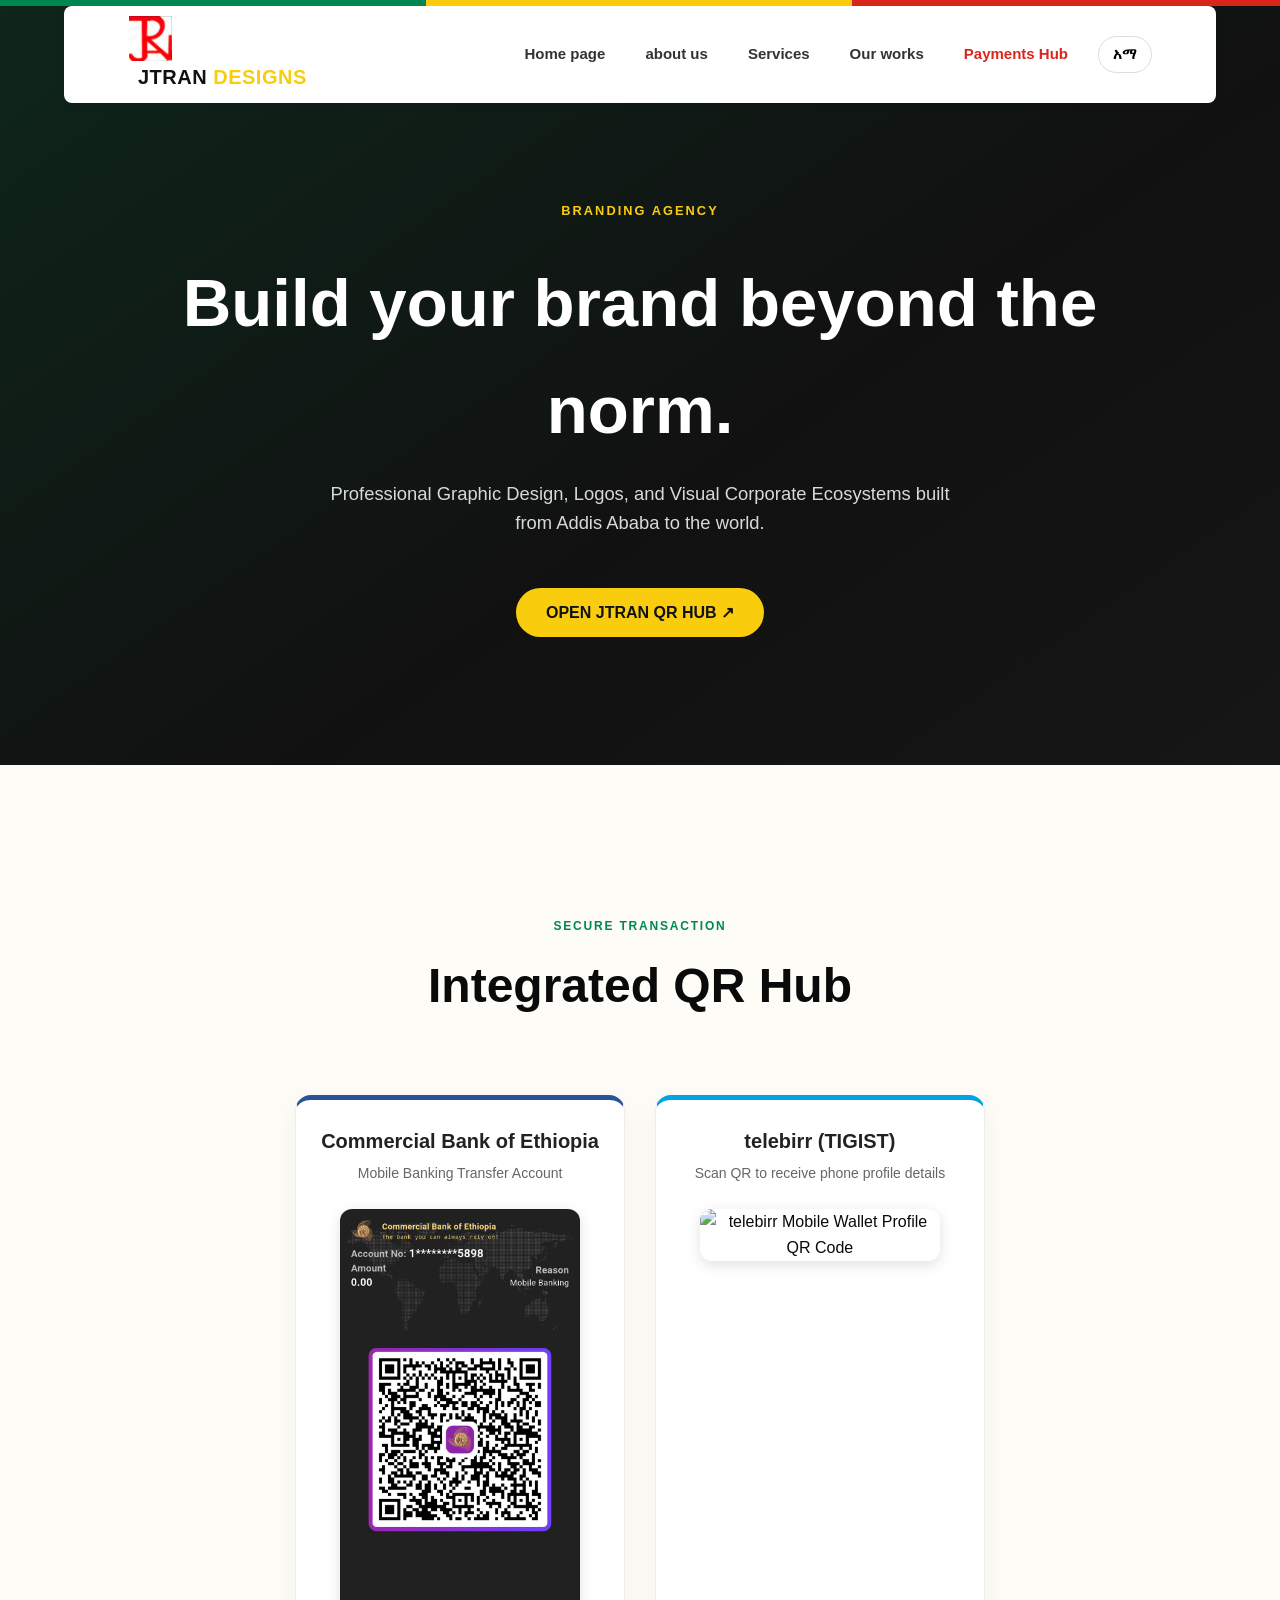
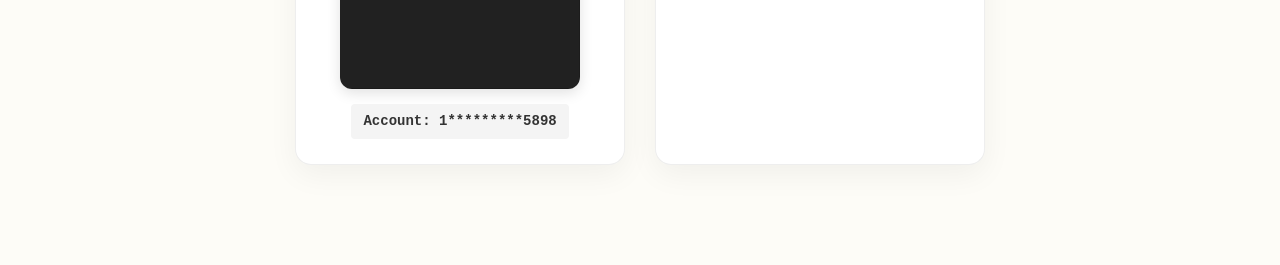
==== index.html @ 693cdfca "Refactor index.html for improved layout and styles Updated styles and structure for various sections" ====
<!DOCTYPE html>
<html lang="am">
<head>
    <meta charset="UTF-8">
    <meta name="viewport" content="width=device-width, initial-scale=1.0">
    <meta name="google-site-verification" content="99vsa0ptJz7tUIZ0..." />
    <title>JTRAN Designs | Professional Branding Agency</title>
    
    <!-- Core UI Stylesheet Navigation -->
    <link rel="stylesheet" href="./css/style.css">
    
    <style>
        /* Smooth Scrolling Configuration */
        html { scroll-behavior: smooth; }
        
        /* Unified All-in-One Layout Theme */
        :root {
            --jtran-gold: #f9cd0e;
            --ethiopia-green: #008751;
            --ethiopia-red: #da251d;
            --dark-bg: #111111;
            --cream-bg: #fdfcf7;
        }

        /* Ethiopia National Accent Bar */
        .cultural-banner {
            width: 100%;
            height: 6px;
            background: linear-gradient(to right, var(--ethiopia-green) 33.3%, var(--jtran-gold) 33.3%, var(--jtran-gold) 66.6%, var(--ethiopia-red) 66.6%);
            position: fixed;
            top: 0;
            left: 0;
            z-index: 1000;
        }

        /* Navigation Menu Fixes */
        header {
            background: #ffffff;
            padding: 10px 5%;
            display: flex;
            justify-content: space-between;
            align-items: center;
            box-shadow: 0 2px 10px rgba(0,0,0,0.05);
            position: fixed;
            top: 6px;
            width: 90%;
            left: 5%;
            border-radius: 8px;
            z-index: 999;
        }

        .jtran-logo-svg {
            width: 45px;
            height: 45px;
        }

        .nav-links a {
            color: #333;
            text-decoration: none;
            margin-left: 20px;
            font-weight: 600;
            font-size: 15px;
            transition: color 0.3s;
        }

        .nav-links a:hover { color: var(--ethiopia-green); }

        /* Multi-Page Structural Screen Sections */
        section {
            padding: 140px 10% 80px 10%;
            min-height: 85vh;
            display: flex;
            flex-direction: column;
            justify-content: center;
        }

        /* Hero Landing Configurations */
        #home {
            background: linear-gradient(145deg, #0e261b 0%, #111 58%, #161616 100%);
            color: #ffffff;
            text-align: center;
            position: relative;
        }

        .hero-btn {
            background-color: var(--jtran-gold);
            color: #111;
            padding: 12px 30px;
            text-decoration: none;
            font-weight: bold;
            border-radius: 25px;
            display: inline-block;
            margin-top: 20px;
            transition: transform 0.3s;
        }
        .hero-btn:hover { transform: scale(1.05); }

        /* Interactive Payment Grid Components */
        #payment-section {
            background-color: var(--cream-bg);
            text-align: center;
        }

        .qr-display-grid {
            display: grid;
            grid-template-columns: repeat(auto-fit, minmax(280px, 1fr));
            gap: 30px;
            max-width: 800px;
            margin: 40px auto 20px auto;
        }

        .qr-card {
            background: #ffffff;
            padding: 25px;
            border-radius: 16px;
            box-shadow: 0 10px 30px rgba(0,0,0,0.05);
            display: flex;
            flex-direction: column;
            align-items: center;
            border: 1px solid #eee;
        }

        .qr-card.cbe-theme { border-top: 5px solid #2a5298; }
        .qr-card.tele-theme { border-top: 5px solid #00a4e4; }

        .qr-image-container {
            width: 100%;
            max-width: 240px;
            border-radius: 12px;
            overflow: hidden;
            margin: 15px 0;
            box-shadow: 0 4px 14px rgba(0,0,0,0.12);
        }

        .qr-image-container img {
            width: 100%;
            height: auto;
            display: block;
        }

        .qr-card h3 {
            font-size: 20px;
            color: #222;
            margin: 0 0 5px 0;
        }

        .qr-card p {
            font-size: 14px;
            color: #666;
            margin: 0 0 10px 0;
        }

        .qr-card code {
            font-family: monospace;
            background: #f4f4f4;
            padding: 6px 12px;
            border-radius: 4px;
            font-size: 14px;
            font-weight: bold;
            color: #333;
        }

        .taplink-redirect-btn {
            background-color: #28a745;
            color: white;
            padding: 15px 35px;
            font-size: 16px;
            text-decoration: none;
            font-weight: bold;
            border-radius: 30px;
            display: inline-block;
            margin-top: 30px;
            box-shadow: 0 4px 15px rgba(40, 167, 69, 0.3);
            transition: transform 0.2s ease;
        }
        .taplink-redirect-btn:hover { transform: scale(1.02); }

        /* Footer Element */
        footer {
            background: var(--dark-bg);
            padding: 25px;
            text-align: center;
        }
    </style>
    
    <!-- Progressive Web App Settings Matrix -->
    <link rel="manifest" href="./manifest.json">
    <meta name="theme-color" content="#0d2c1d">
    <script src="./app.js" defer></script>
    
    <!-- Explicit Tab Icon Mapping Channels -->
    <link rel="icon" type="image/png" sizes="192x192" href="./images/logo-3d.png">
    <link rel="apple-touch-icon" href="./images/logo-3d.png">
    <link rel="shortcut icon" type="image/png" href="./images/logo-3d.png">
</head>
<body>

    <!-- Cultural Band Accent Border Line -->
    <div class="cultural-banner"></div>

    <!-- Top Fixed Navigation Bar Layout -->
    <header>
        <div class="logo-container">
            <!-- Official 3D Branding Graphic Asset -->
            <img src="./images/logo-3d.png" alt="JTRAN Designs Logo" class="jtran-logo-svg" style="width: 45px; height: 45px; object-fit: contain;">
            <strong style="font-size: 20px; color: #111; font-family: sans-serif; letter-spacing: 0.5px; margin-left: 10px;">JTRAN <span style="color:var(--jtran-gold)">DESIGNS</span></strong>
        </div>
        <nav class="nav-links" style="display: flex; align-items: center; gap: 20px;">
            <!-- Dedicated Multi-Page Navigation File Target Routing -->
            <a href="./index.html" data-en="Home page" data-am="ዋና ገጽ">Home page</a>
            <a href="./about.html" data-en="about us" data-am="ስለ እኛ">about us</a>
            <a href="./services.html" data-en="Services" data-am="አገልግሎቶች">Services</a>
            <a href="./portfolio.html" data-en="Our works" data-am="ስራዎቻችን">Our works</a>
            <a href="#payment-section" style="color: var(--ethiopia-red); margin-right: 10px;" data-en="Payments Hub" data-am="ክፍያ (Payments)">Payments Hub</a>
            
            <!-- Localization Control Component Toggle -->
            <button id="langBtn" class="lang" style="cursor: pointer; border: 1px solid #ddd; background: #fff; border-radius: 999px; padding: 6px 14px; font-weight: 800;">አማ</button>
        </nav>
    </header>

    <!-- 1. Hero Landing Space -->
    <section id="home">
        <p style="font-size: 0.8rem; font-weight: 900; letter-spacing: 0.16em; color: var(--jtran-gold);" data-en="BRANDING AGENCY" data-am="የብራንዲንግ ኤጀንሲ">BRANDING AGENCY</p>
        <h1 style="font-size: clamp(2.4rem, 8vw, 4.2rem); margin: 15px 0;" data-en="Build your brand beyond the norm." data-am="ብራንድዎን ከተለመደው በላይ ይገንቡ።">Build your brand beyond the norm.</h1>
        <p style="font-size: 1.15rem; max-width: 650px; margin: 0 auto; color: #d9d9d9;" data-en="Professional Graphic Design, Logos, and Visual Corporate Ecosystems built from Addis Ababa to the world." data-am="ፕሮፌሽናል ግራፊክ ዲዛይን፣ ሎጎዎች እና የቪዥዋል ኮርፖሬት ሥርዓቶች ከአዲስ አበባ ወደ ዓለም የተገነቡ።">Professional Graphic Design, Logos, and Visual Corporate Ecosystems built from Addis Ababa to the world.</p>
        <div style="margin-top: 30px; display: flex; gap: 15px; justify-content: center;">
            <a href="#payment-section" class="hero-btn" data-en="OPEN JTRAN QR HUB ↗" data-am="የክፍያ QR ማዕከል ይክፈቱ ↗">OPEN JTRAN QR HUB ↗</a>
        </div>
    </section>

    <!-- 2. Integrated Active Payments & QR Code Section -->
    <section id="payment-section">
        <div style="text-align: center; margin-bottom: 20px;">
            <p style="font-size: 0.75rem; font-weight: 900; letter-spacing: 0.15em; color: var(--ethiopia-green);" data-en="SECURE TRANSACTION" data-am="ደህንነቱ የተጠበቀ ክፍያ">SECURE TRANSACTION</p>
            <h2 style="font-size: clamp(2rem, 6vw, 3rem); margin: 10px 0;" data-en="Integrated QR Hub" data-am="የተቀናጀ የQR ማዕከል">Integrated QR Hub</h2>
        </div>
        
        <div class="qr-display-grid">
            <!-- Commercial Bank of Ethiopia (CBE) Mobile Banking QR -->
            <div class="qr-card cbe-theme">
                <h3>Commercial Bank of Ethiopia</h3>
                <p data-en="Mobile Banking Transfer Account" data-am="የሞባይል ባንኪንግ ማስተላለፊያ ሂሳብ">Mobile Banking Transfer Account</p>
                <div class="qr-image-container">
                    <img src="./images/cbe-qr.png" alt="Commercial Bank of Ethiopia Mobile Banking QR Code">
                </div>
                <code>Account: 1*********5898</code>
            </div>

            <!-- telebirr Mobile Payment QR Code -->
            <div class="qr-card tele-theme">
                <h3>telebirr (TIGIST)</h3>
                <p data-en="Scan QR to receive phone profile details" data-am="የስልክ ቁጥር ዝርዝሮችን ለማግኘት QR ይቃኙ">Scan QR to receive phone profile details</p>
                <div class="qr-image-container">
                    <img src="./images/telebirr-qr.png" alt="telebirr Mobile Wallet Profile QR Code">
                </div>
---- css/style.css ----
@import url("./variables.css");
@import url("./base.css");
@import url("./components/navigation.css");
@import url("./components/cards.css");
@import url("./ethiopia-background.css");
@import url("./home.css");
@import url("./about.css");
@import url("./services.css");
@import url("./responsive.css");

/* Phoenix Build 4.1 repair layer */
body{overflow-x:hidden}
.nav-right{display:flex;align-items:center;gap:1rem}
.brand-logo{width:42px;height:42px;object-fit:contain;border-radius:8px}
.lang-toggle{border:1px solid var(--jtran-gray-300);background:#fff;color:var(--jtran-black);border-radius:999px;padding:.42rem .7rem;font-weight:800;cursor:pointer}
.nav-links{z-index:60}
.text-link{display:inline-flex;margin-top:1rem;color:var(--jtran-red);font-weight:900;letter-spacing:.04em}
.hero-panel__logo{width:86px;height:86px;margin-bottom:auto;display:grid;place-items:center}
.hero-panel__logo img{width:86px;height:86px;object-fit:contain}
.project-grid{display:grid;grid-template-columns:repeat(2,minmax(0,1fr));gap:1rem}
.project-card{padding:2rem;border:1px solid var(--jtran-gray-300);border-radius:var(--radius-md);background:#fff;box-shadow:var(--shadow-sm);min-height:250px;display:flex;flex-direction:column}
.project-card span{color:var(--jtran-red);font-weight:900;letter-spacing:.12em}
.project-card h2{margin:.6rem 0 .5rem}
.project-card p{color:var(--jtran-gray-600);max-width:52ch}
.project-card--feature{grid-column:1/-1;background:var(--jtran-black);color:#fff;border-color:#222}
.project-card--feature p{color:#c7c7c7}
.contact-grid{display:grid;grid-template-columns:.8fr 1.2fr;gap:3rem}
.contact-item{display:flex;gap:1rem;padding:1rem 0;border-bottom:1px solid var(--jtran-gray-300)}
.contact-item-icon{width:42px;height:42px;display:grid;place-items:center;background:var(--jtran-red);color:#fff;border-radius:10px;font-weight:900}
.contact-item h4{margin:.1rem 0}.contact-item p{margin:.1rem 0;color:var(--jtran-gray-600)}
.contact-form{padding:2rem;background:var(--jtran-gray-100);border-radius:var(--radius-md)}
.form-row{display:grid;grid-template-columns:1fr 1fr;gap:1rem}
.form-group{display:flex;flex-direction:column;gap:.4rem;margin-bottom:1rem}
.form-group input,.form-group textarea,.form-group select{width:100%;padding:.85rem 1rem;border:1px solid var(--jtran-gray-300);border-radius:var(--radius-sm);background:#fff;color:var(--jtran-black)}
@media(max-width:760px){
 .nav{min-height:68px}.brand-logo{width:38px;height:38px}
 .nav-right{gap:.5rem}.project-grid,.contact-grid,.form-row{grid-template-columns:1fr}
 .project-card--feature{grid-column:auto}.contact-form{padding:1.25rem}
 .hero-grid{gap:2rem}
}
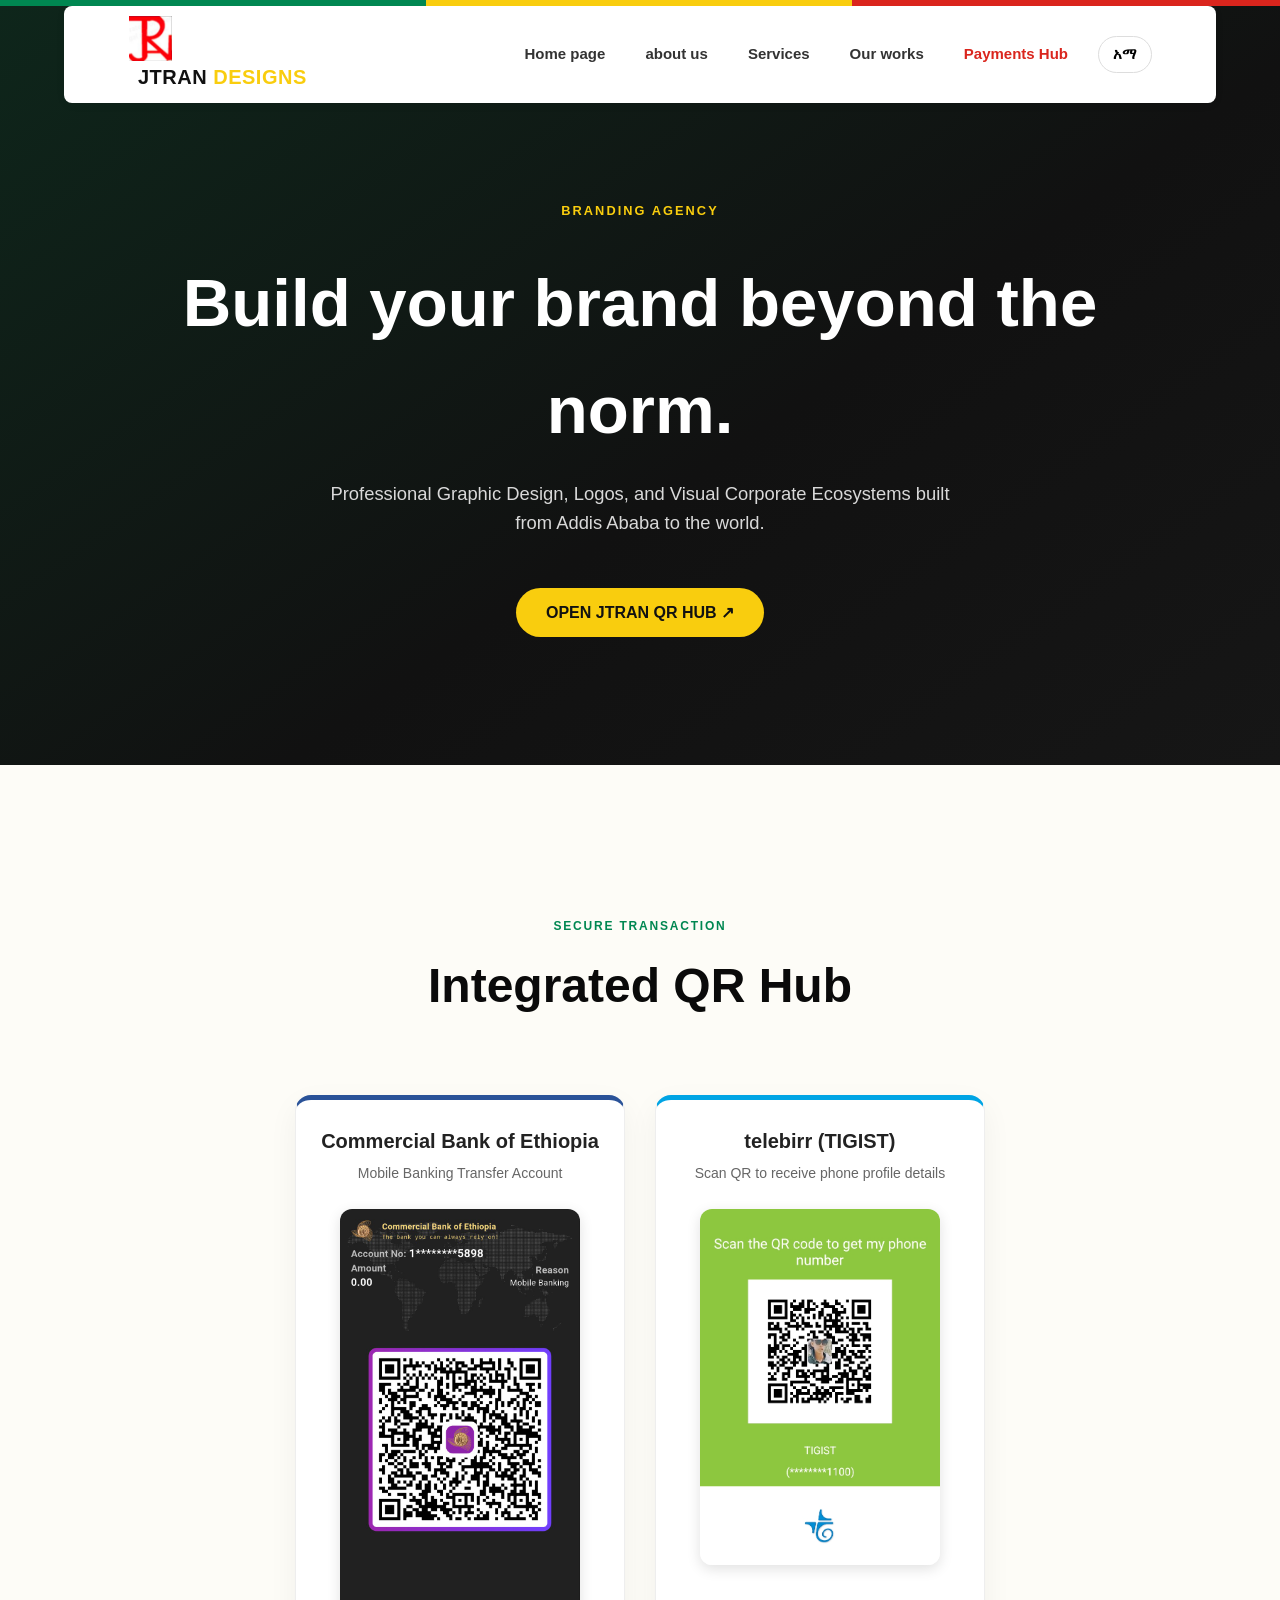
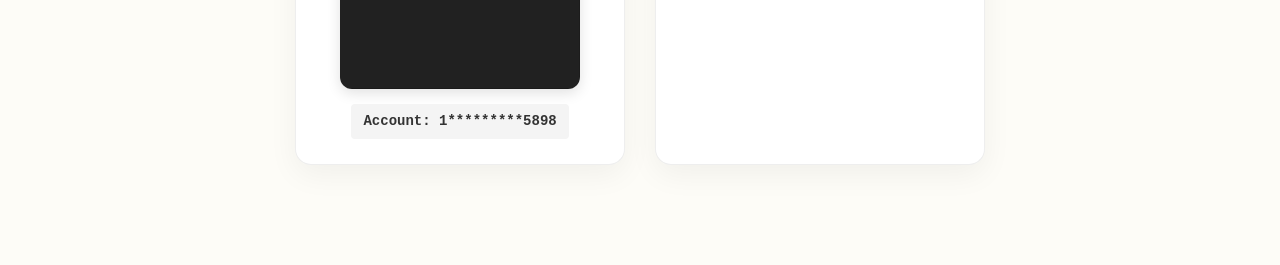
==== commit 9a6ac0cc: "Change QR code image format from PNG to JPG" ====
--- a/index.html
+++ b/index.html
@@ -251,5 +251,5 @@
                 <h3>telebirr (TIGIST)</h3>
                 <p data-en="Scan QR to receive phone profile details" data-am="የስልክ ቁጥር ዝርዝሮችን ለማግኘት QR ይቃኙ">Scan QR to receive phone profile details</p>
                 <div class="qr-image-container">
-                    <img src="./images/telebirr-qr.png" alt="telebirr Mobile Wallet Profile QR Code">
+                    <img src="./images/telebirr-qr.jpg" alt="telebirr Mobile Wallet Profile QR Code">
                 </div>
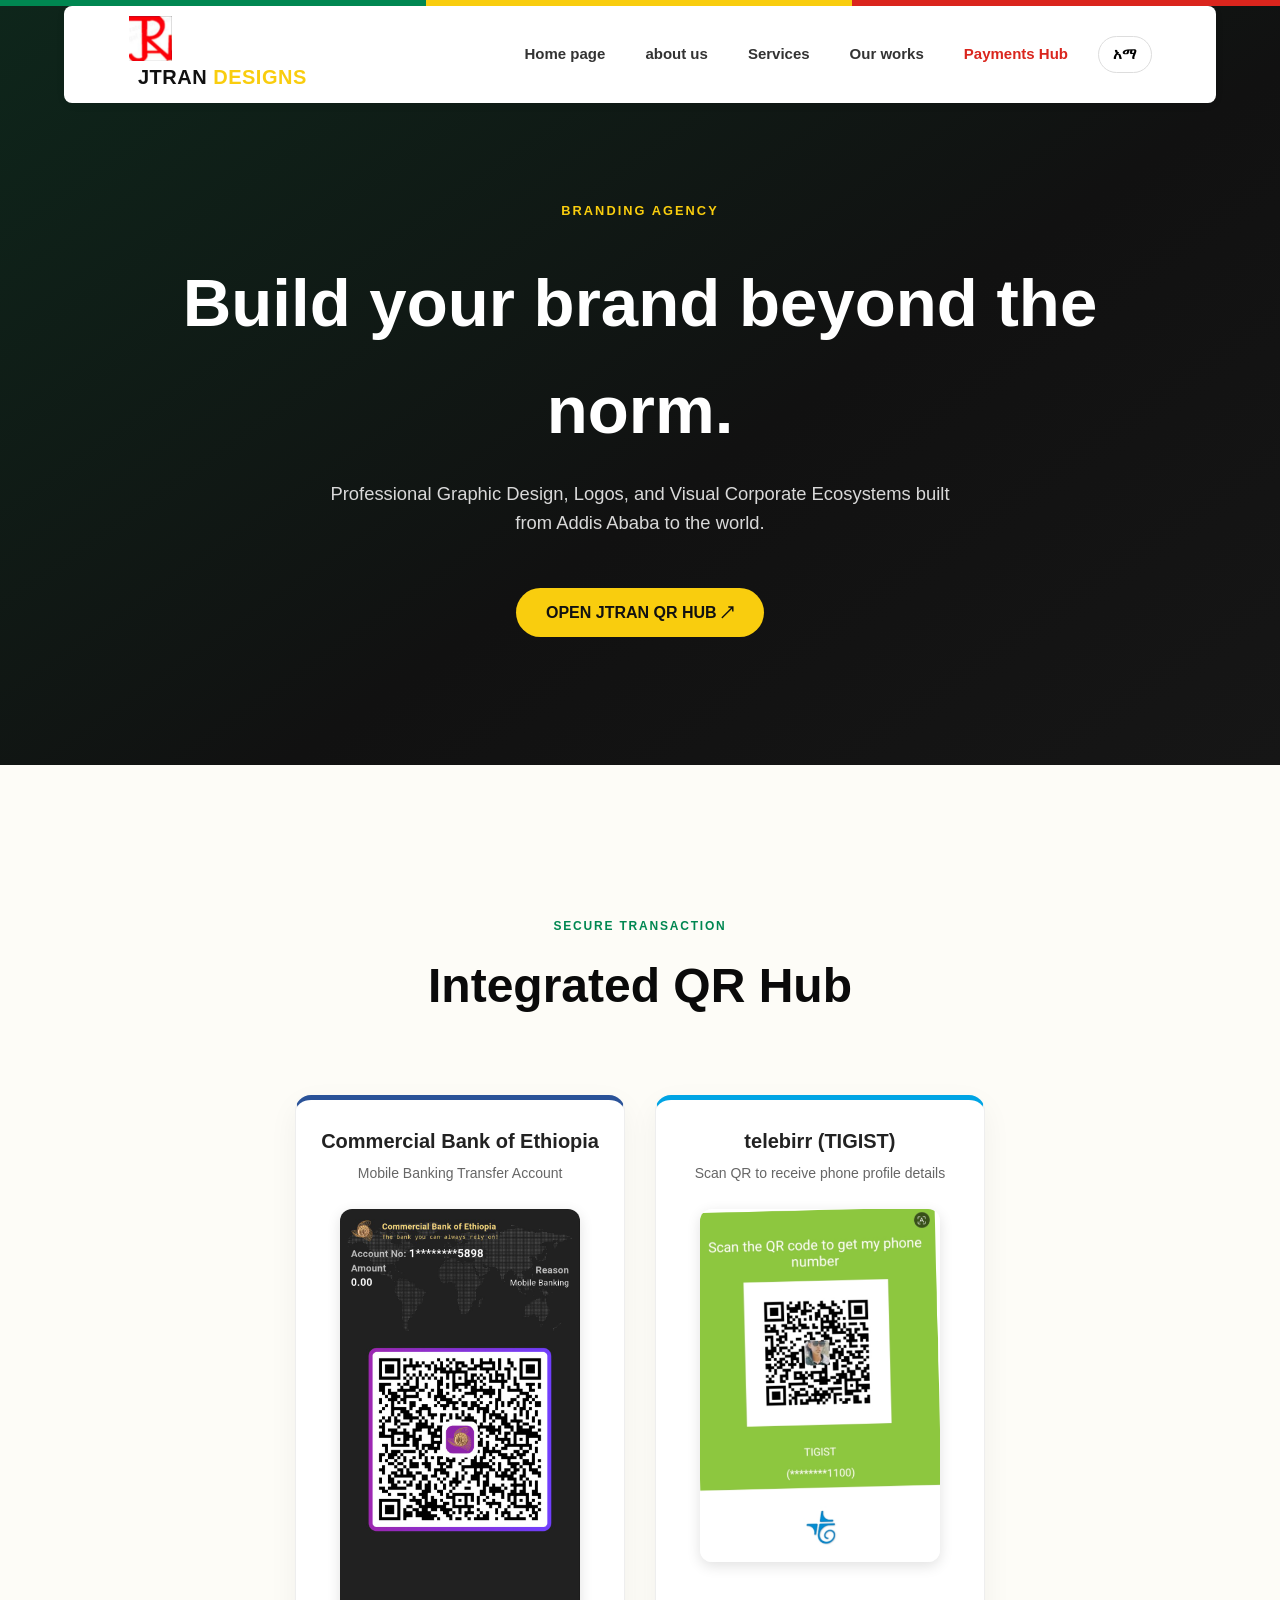
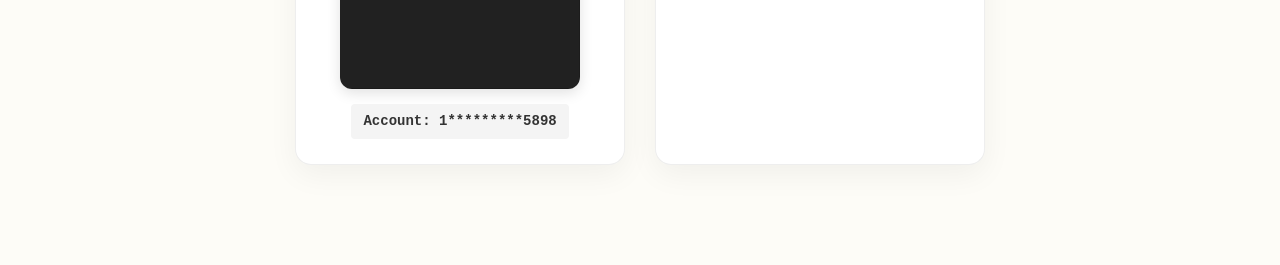
==== commit 24c37733: "Change QR code image format from JPG to PNG" ====
--- a/index.html
+++ b/index.html
@@ -251,5 +251,5 @@
                 <h3>telebirr (TIGIST)</h3>
                 <p data-en="Scan QR to receive phone profile details" data-am="የስልክ ቁጥር ዝርዝሮችን ለማግኘት QR ይቃኙ">Scan QR to receive phone profile details</p>
                 <div class="qr-image-container">
-                    <img src="./images/telebirr-qr.jpg" alt="telebirr Mobile Wallet Profile QR Code">
+                    <img src="./images/telebirr-qr.png" alt="telebirr Mobile Wallet Profile QR Code">
                 </div>
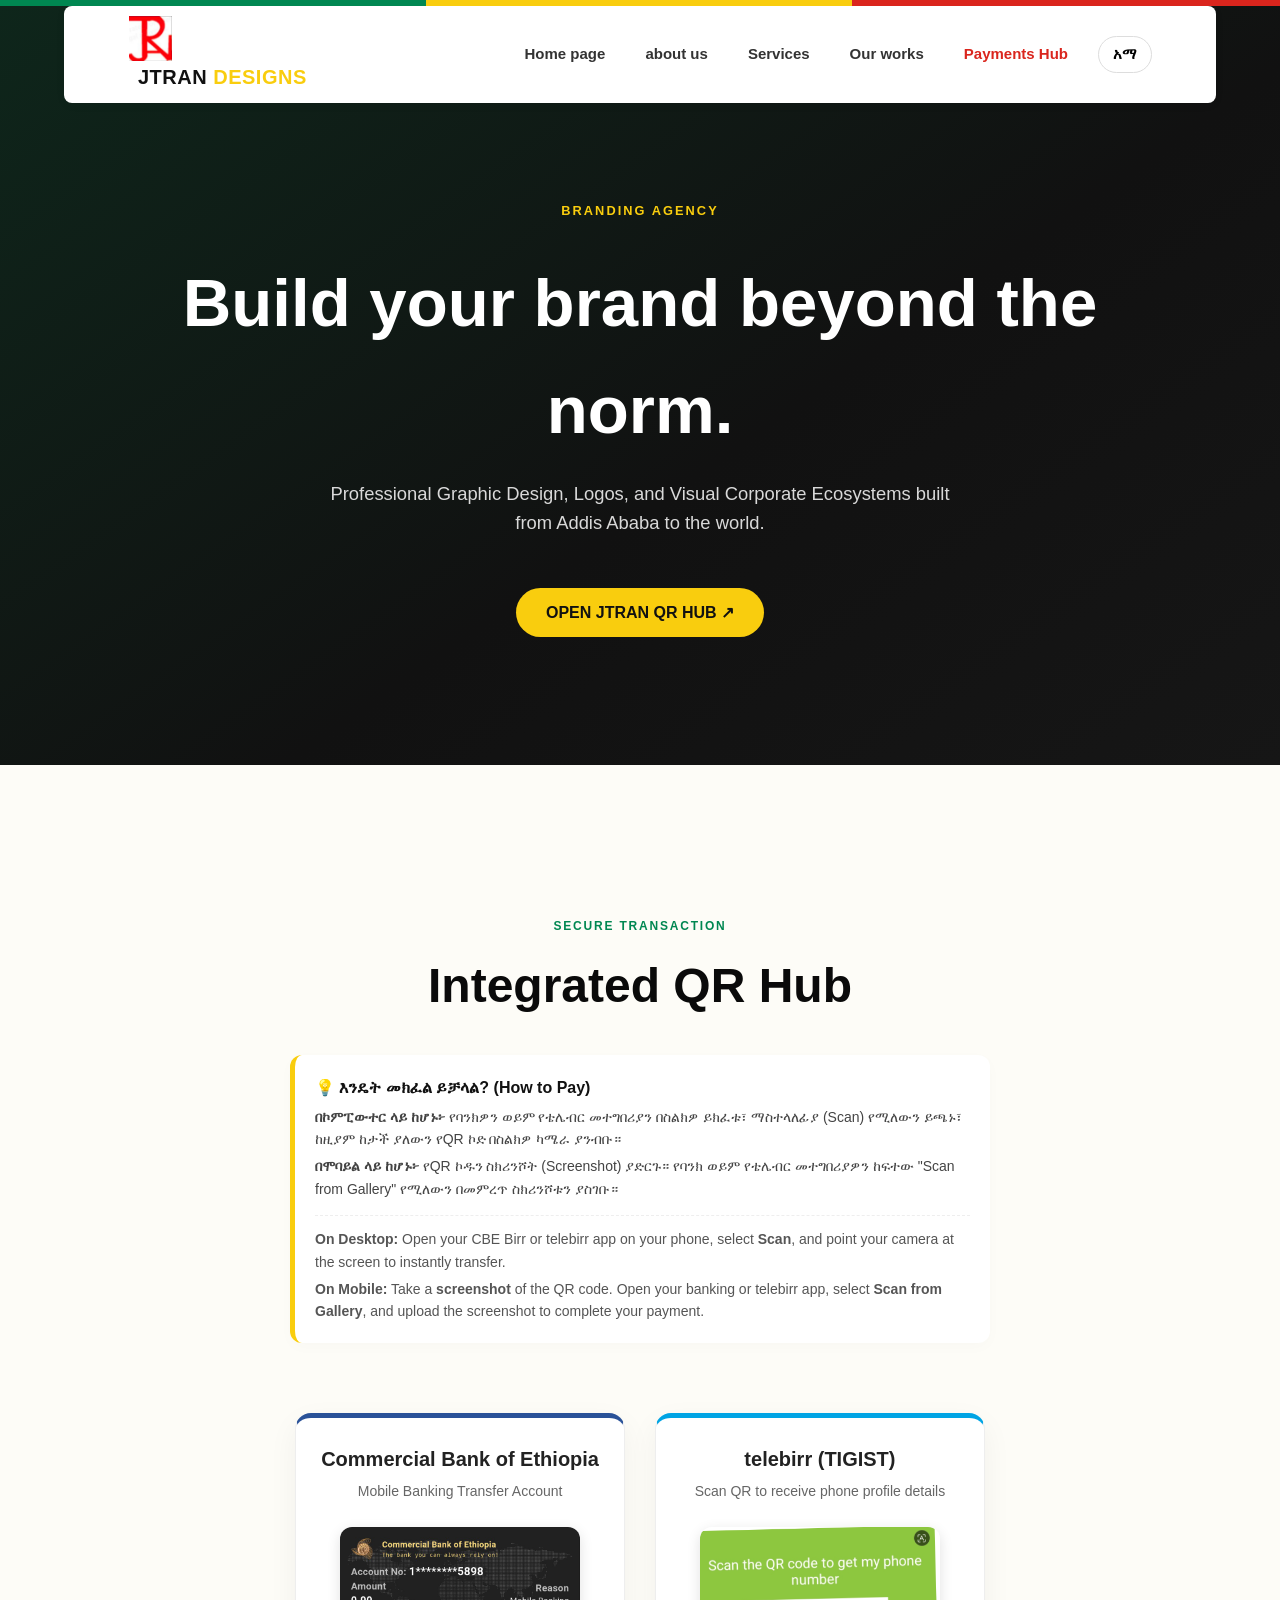
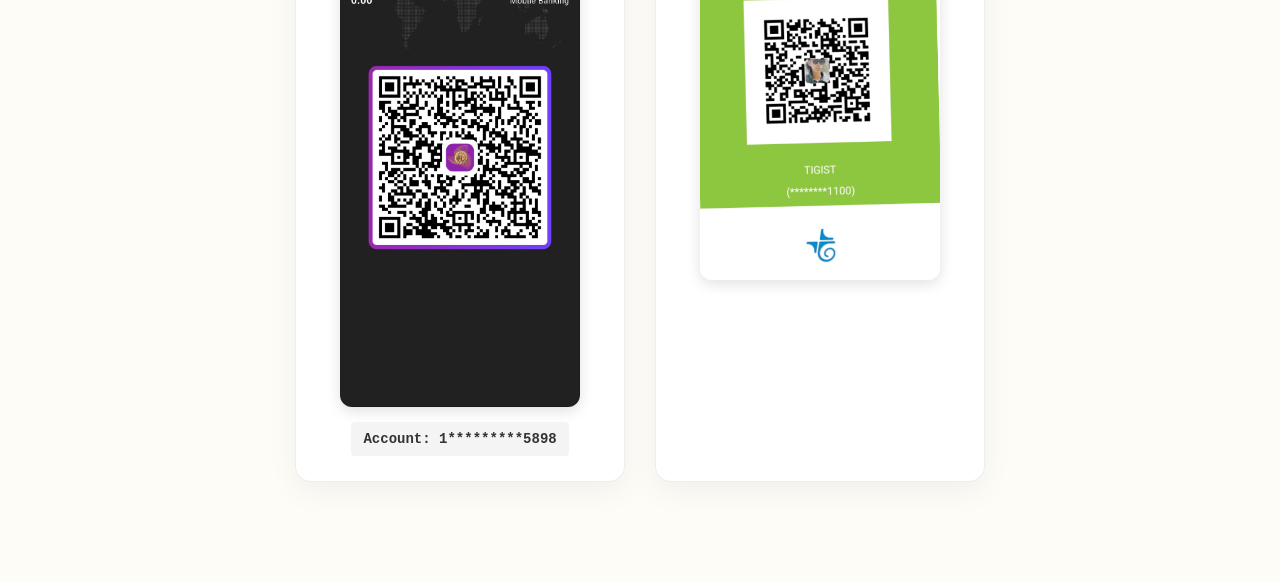
==== commit 9a7e2a4d: "Add bilingual payment guide banner to index.html Added a bilingual payment guide banner with instruc" ====
--- a/index.html
+++ b/index.html
@@ -234,6 +234,28 @@
             <p style="font-size: 0.75rem; font-weight: 900; letter-spacing: 0.15em; color: var(--ethiopia-green);" data-en="SECURE TRANSACTION" data-am="ደህንነቱ የተጠበቀ ክፍያ">SECURE TRANSACTION</p>
             <h2 style="font-size: clamp(2rem, 6vw, 3rem); margin: 10px 0;" data-en="Integrated QR Hub" data-am="የተቀናጀ የQR ማዕከል">Integrated QR Hub</h2>
         </div>
+        <!-- Bilingual Payment Guide Banner -->
+        <div style="max-width: 700px; margin: 0 auto 30px auto; background: #ffffff; padding: 20px; border-radius: 12px; border-left: 5px solid var(--jtran-gold); box-shadow: 0 4px 15px rgba(0,0,0,0.02); text-align: left;">
+            <div style="margin-bottom: 15px;">
+                <h4 style="margin: 0 0 5px 0; color: var(--dark-bg); font-size: 16px;">💡 እንዴት መክፈል ይቻላል? (How to Pay)</h4>
+                <p style="margin: 0; font-size: 14px; line-height: 1.6; color: #444;">
+                    <strong>በኮምፒውተር ላይ ከሆኑ፦</strong> የባንክዎን ወይም የቴሌብር መተግበሪያን በስልክዎ ይክፈቱ፣ ማስተላለፊያ (Scan) የሚለውን ይጫኑ፣ ከዚያም ከታች ያለውን የQR ኮድ በስልክዎ ካሜራ ያንብቡ።
+                </p>
+                <p style="margin: 5px 0 0 0; font-size: 14px; line-height: 1.6; color: #444;">
+                    <strong>በሞባይል ላይ ከሆኑ፦</strong> የQR ኮዱን ስክሪንሾት (Screenshot) ያድርጉ። የባንክ ወይም የቴሌብር መተግበሪያዎን ከፍተው "Scan from Gallery" የሚለውን በመምረጥ ስክሪንሾቱን ያስገቡ።
+                </p>
+            </div>
+            <hr style="border: 0; border-top: 1px dashed #eee; margin: 12px 0;">
+            <div>
+                <p style="margin: 0; font-size: 14px; line-height: 1.6; color: #555;">
+                    <strong>On Desktop:</strong> Open your CBE Birr or telebirr app on your phone, select <strong>Scan</strong>, and point your camera at the screen to instantly transfer.
+                </p>
+                <p style="margin: 5px 0 0 0; font-size: 14px; line-height: 1.6; color: #555;">
+                    <strong>On Mobile:</strong> Take a <strong>screenshot</strong> of the QR code. Open your banking or telebirr app, select <strong>Scan from Gallery</strong>, and upload the screenshot to complete your payment.
+                </p>
+            </div>
+        </div>
+
         
         <div class="qr-display-grid">
             <!-- Commercial Bank of Ethiopia (CBE) Mobile Banking QR -->
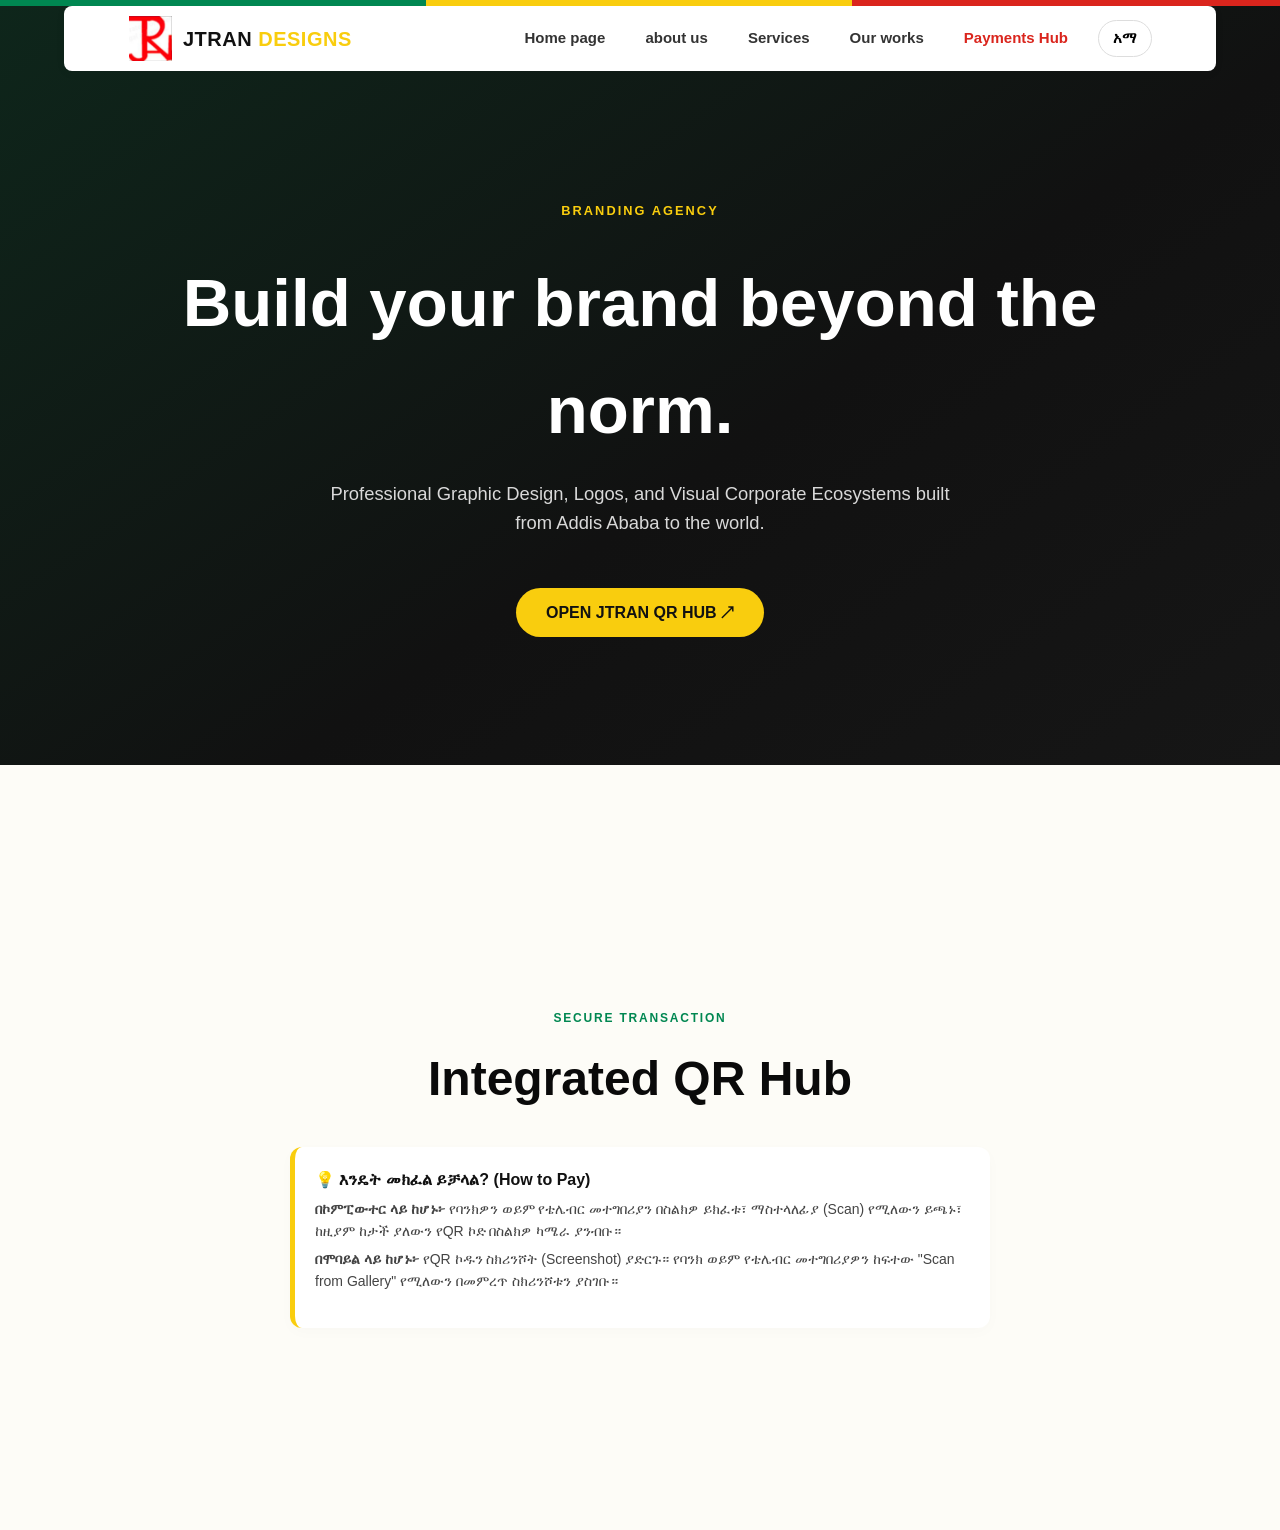
==== commit 2634bb51: "Modify navigation links and add logo container Updated navigation links to point to new pages and ad" ====
--- a/index.html
+++ b/index.html
@@ -47,6 +47,11 @@
             left: 5%;
             border-radius: 8px;
             z-index: 999;
+        }
+
+        .logo-container {
+            display: flex;
+            align-items: center;
         }
 
         .jtran-logo-svg {
@@ -208,9 +213,9 @@
         <nav class="nav-links" style="display: flex; align-items: center; gap: 20px;">
             <!-- Dedicated Multi-Page Navigation File Target Routing -->
             <a href="./index.html" data-en="Home page" data-am="ዋና ገጽ">Home page</a>
-            <a href="./about.html" data-en="about us" data-am="ስለ እኛ">about us</a>
-            <a href="./services.html" data-en="Services" data-am="አገልግሎቶች">Services</a>
-            <a href="./portfolio.html" data-en="Our works" data-am="ስራዎቻችን">Our works</a>
+            <a href="./pages/about.html" data-en="about us" data-am="ስለ እኛ">about us</a>
+            <a href="./pages/services.html" data-en="Services" data-am="አገልግሎቶች">Services</a>
+            <a href="./pages/portfolio.html" data-en="Our works" data-am="ስራዎቻችን">Our works</a>
             <a href="#payment-section" style="color: var(--ethiopia-red); margin-right: 10px;" data-en="Payments Hub" data-am="ክፍያ (Payments)">Payments Hub</a>
             
             <!-- Localization Control Component Toggle -->
@@ -234,6 +239,7 @@
             <p style="font-size: 0.75rem; font-weight: 900; letter-spacing: 0.15em; color: var(--ethiopia-green);" data-en="SECURE TRANSACTION" data-am="ደህንነቱ የተጠበቀ ክፍያ">SECURE TRANSACTION</p>
             <h2 style="font-size: clamp(2rem, 6vw, 3rem); margin: 10px 0;" data-en="Integrated QR Hub" data-am="የተቀናጀ የQR ማዕከል">Integrated QR Hub</h2>
         </div>
+
         <!-- Bilingual Payment Guide Banner -->
         <div style="max-width: 700px; margin: 0 auto 30px auto; background: #ffffff; padding: 20px; border-radius: 12px; border-left: 5px solid var(--jtran-gold); box-shadow: 0 4px 15px rgba(0,0,0,0.02); text-align: left;">
             <div style="margin-bottom: 15px;">
@@ -245,33 +251,3 @@
                     <strong>በሞባይል ላይ ከሆኑ፦</strong> የQR ኮዱን ስክሪንሾት (Screenshot) ያድርጉ። የባንክ ወይም የቴሌብር መተግበሪያዎን ከፍተው "Scan from Gallery" የሚለውን በመምረጥ ስክሪንሾቱን ያስገቡ።
                 </p>
             </div>
-            <hr style="border: 0; border-top: 1px dashed #eee; margin: 12px 0;">
-            <div>
-                <p style="margin: 0; font-size: 14px; line-height: 1.6; color: #555;">
-                    <strong>On Desktop:</strong> Open your CBE Birr or telebirr app on your phone, select <strong>Scan</strong>, and point your camera at the screen to instantly transfer.
-                </p>
-                <p style="margin: 5px 0 0 0; font-size: 14px; line-height: 1.6; color: #555;">
-                    <strong>On Mobile:</strong> Take a <strong>screenshot</strong> of the QR code. Open your banking or telebirr app, select <strong>Scan from Gallery</strong>, and upload the screenshot to complete your payment.
-                </p>
-            </div>
-        </div>
-
-        
-        <div class="qr-display-grid">
-            <!-- Commercial Bank of Ethiopia (CBE) Mobile Banking QR -->
-            <div class="qr-card cbe-theme">
-                <h3>Commercial Bank of Ethiopia</h3>
-                <p data-en="Mobile Banking Transfer Account" data-am="የሞባይል ባንኪንግ ማስተላለፊያ ሂሳብ">Mobile Banking Transfer Account</p>
-                <div class="qr-image-container">
-                    <img src="./images/cbe-qr.png" alt="Commercial Bank of Ethiopia Mobile Banking QR Code">
-                </div>
-                <code>Account: 1*********5898</code>
-            </div>
-
-            <!-- telebirr Mobile Payment QR Code -->
-            <div class="qr-card tele-theme">
-                <h3>telebirr (TIGIST)</h3>
-                <p data-en="Scan QR to receive phone profile details" data-am="የስልክ ቁጥር ዝርዝሮችን ለማግኘት QR ይቃኙ">Scan QR to receive phone profile details</p>
-                <div class="qr-image-container">
-                    <img src="./images/telebirr-qr.png" alt="telebirr Mobile Wallet Profile QR Code">
-                </div>
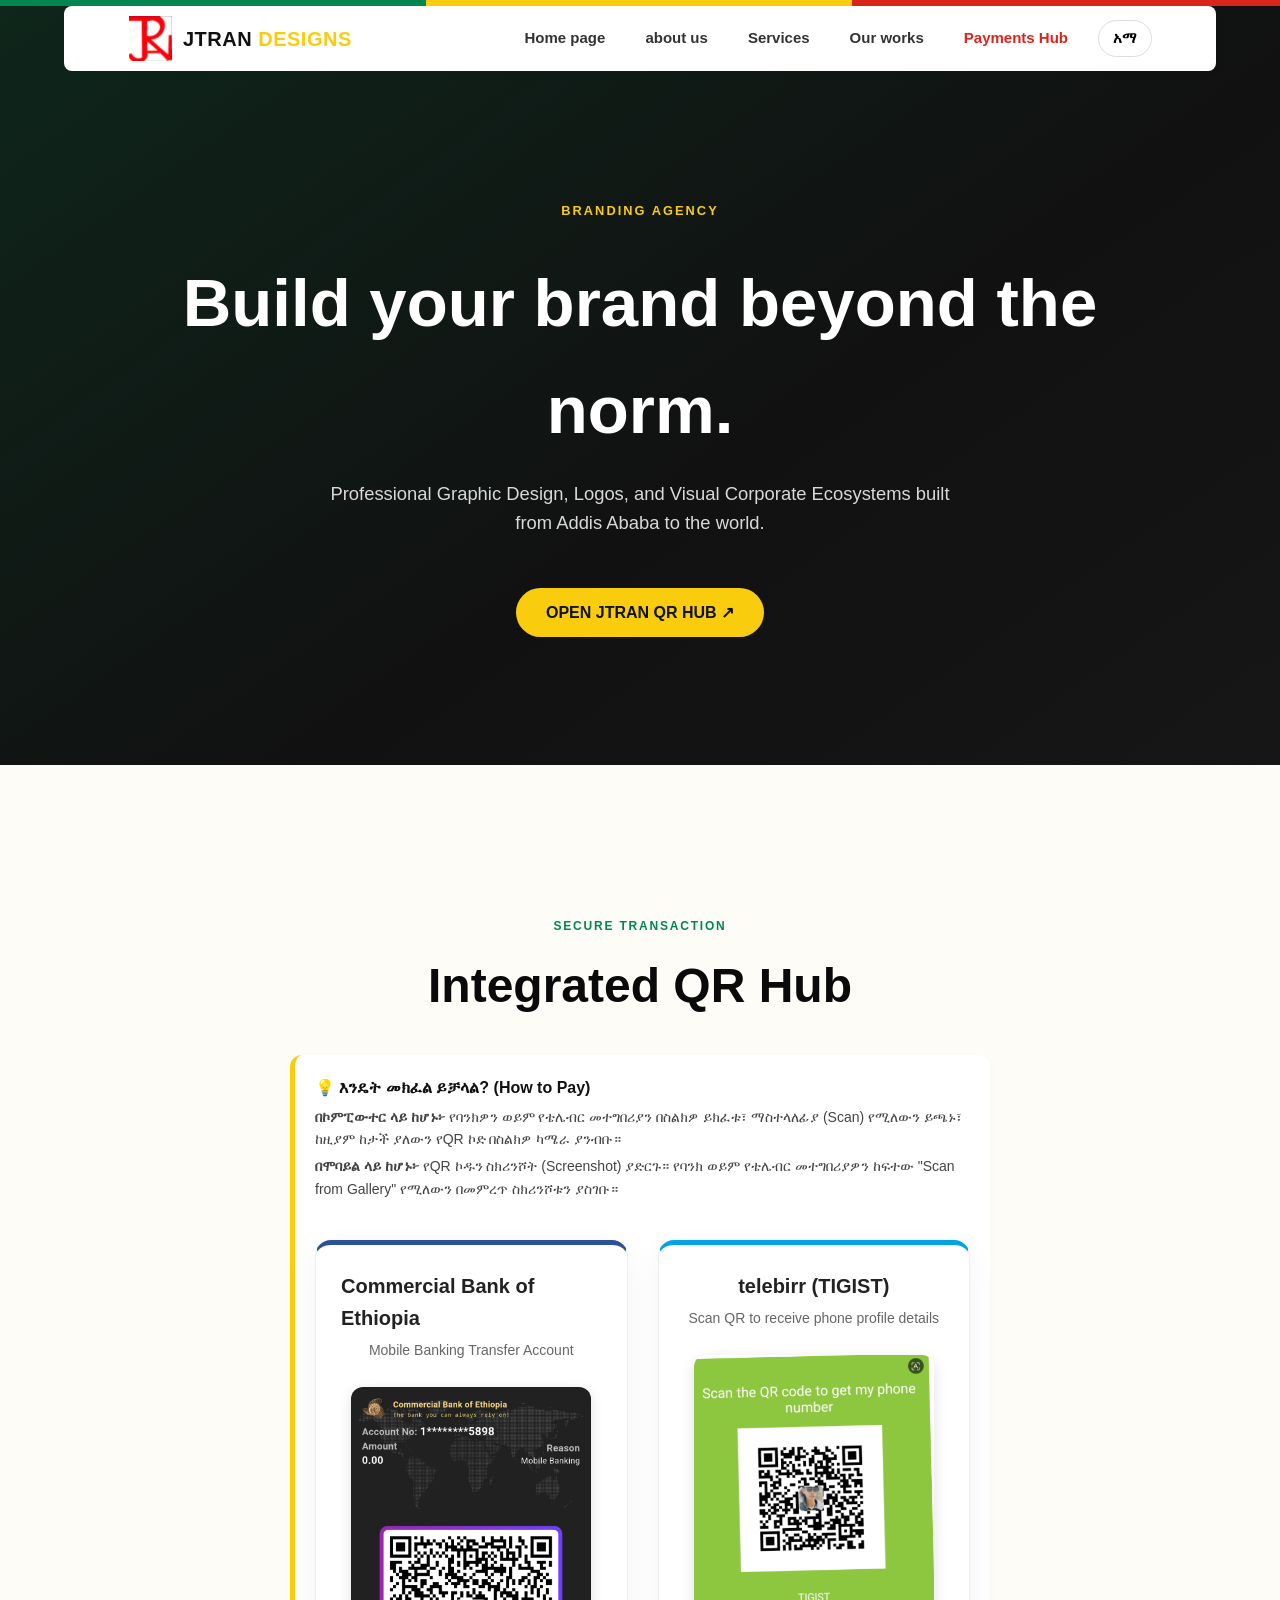
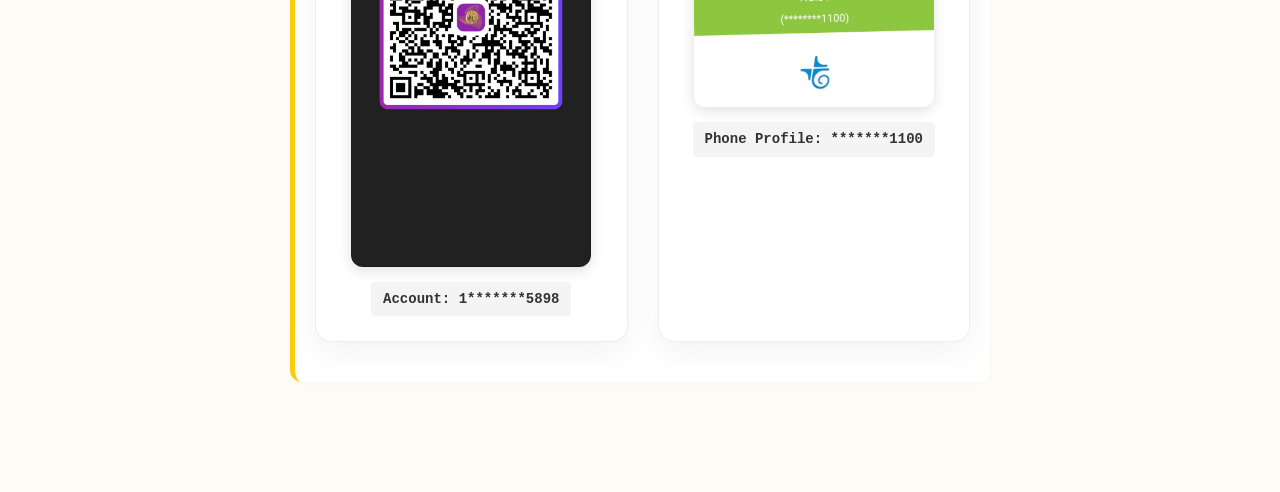
==== commit 1c02628c: "Implement QR code display grid for banking options Added QR display grid for Commercial Bank of Ethi" ====
--- a/index.html
+++ b/index.html
@@ -249,5 +249,30 @@
                 </p>
                 <p style="margin: 5px 0 0 0; font-size: 14px; line-height: 1.6; color: #444;">
                     <strong>በሞባይል ላይ ከሆኑ፦</strong> የQR ኮዱን ስክሪንሾት (Screenshot) ያድርጉ። የባንክ ወይም የቴሌብር መተግበሪያዎን ከፍተው "Scan from Gallery" የሚለውን በመምረጥ ስክሪንሾቱን ያስገቡ።
+                        <!-- Corrected QR Display Grid Container -->
+        <div class="qr-display-grid">
+            
+            <!-- 1. Commercial Bank of Ethiopia (CBE) Mobile Banking Card -->
+            <div class="qr-card cbe-theme">
+                <h3>Commercial Bank of Ethiopia</h3>
+                <p data-en="Mobile Banking Transfer Account" data-am="የሞባይል ባንኪንግ ማስተላለፊያ ሂሳብ">Mobile Banking Transfer Account</p>
+                <div class="qr-image-container">
+                    <img src="./images/cbe-qr.png" alt="Commercial Bank of Ethiopia Mobile Banking QR Code">
+                </div>
+                <code>Account: 1*******5898</code>
+            </div> <!-- Cleanly closes the CBE card container -->
+
+            <!-- 2. telebirr Mobile Payment Card -->
+            <div class="qr-card tele-theme">
+                <h3>telebirr (TIGIST)</h3>
+                <p data-en="Scan QR to receive phone profile details" data-am="የስልክ ቁጥር ዝርዝሮችን ለማግኘት QR ይቃኙ">Scan QR to receive phone profile details</p>
+                <div class="qr-image-container">
+                    <img src="./images/telebirr-qr.png" alt="telebirr Mobile Wallet Profile QR Code">
+                </div>
+                <code>Phone Profile: *******1100</code>
+            </div> <!-- Cleanly closes the telebirr card container -->
+
+        </div> <!-- Cleanly closes the main grid display wrapper container -->
+
                 </p>
             </div>
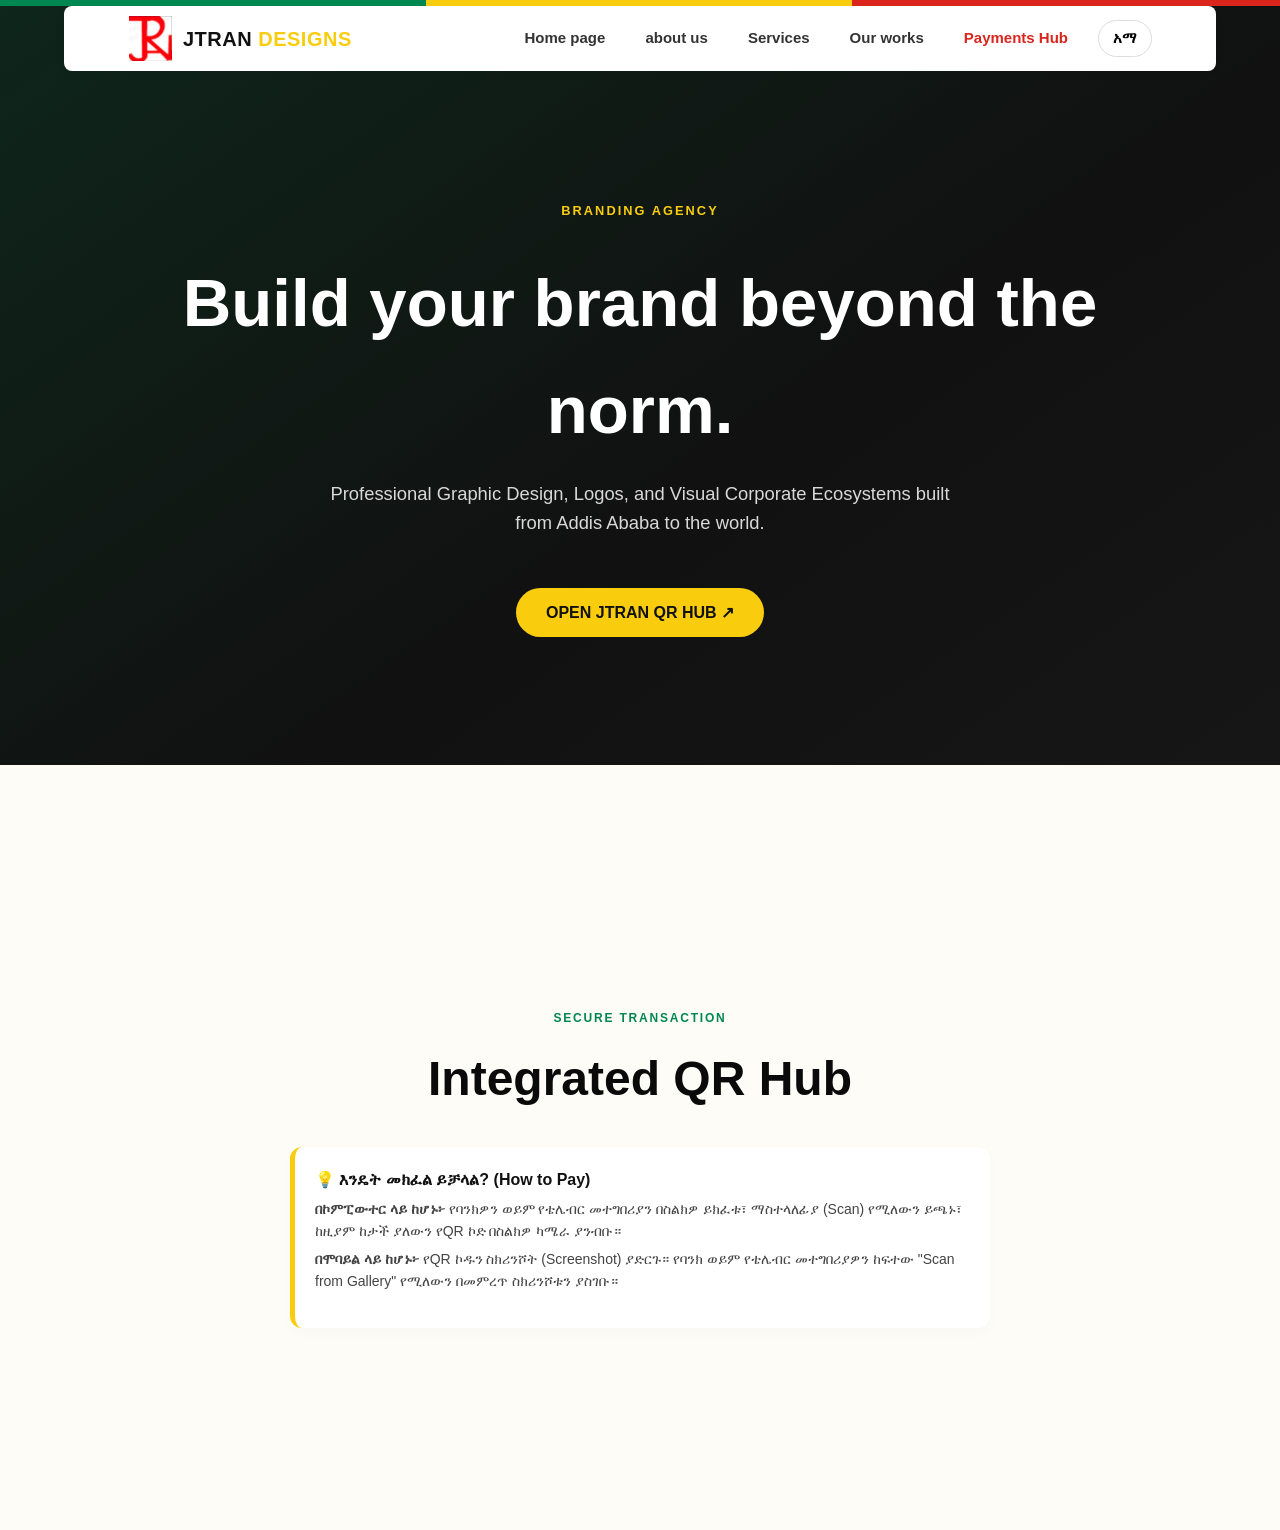
==== commit 9212d4ab: "Remove QR code display grid from index.html Removed QR code display grid and related content." ====
--- a/index.html
+++ b/index.html
@@ -249,30 +249,5 @@
                 </p>
                 <p style="margin: 5px 0 0 0; font-size: 14px; line-height: 1.6; color: #444;">
                     <strong>በሞባይል ላይ ከሆኑ፦</strong> የQR ኮዱን ስክሪንሾት (Screenshot) ያድርጉ። የባንክ ወይም የቴሌብር መተግበሪያዎን ከፍተው "Scan from Gallery" የሚለውን በመምረጥ ስክሪንሾቱን ያስገቡ።
-                        <!-- Corrected QR Display Grid Container -->
-        <div class="qr-display-grid">
-            
-            <!-- 1. Commercial Bank of Ethiopia (CBE) Mobile Banking Card -->
-            <div class="qr-card cbe-theme">
-                <h3>Commercial Bank of Ethiopia</h3>
-                <p data-en="Mobile Banking Transfer Account" data-am="የሞባይል ባንኪንግ ማስተላለፊያ ሂሳብ">Mobile Banking Transfer Account</p>
-                <div class="qr-image-container">
-                    <img src="./images/cbe-qr.png" alt="Commercial Bank of Ethiopia Mobile Banking QR Code">
-                </div>
-                <code>Account: 1*******5898</code>
-            </div> <!-- Cleanly closes the CBE card container -->
-
-            <!-- 2. telebirr Mobile Payment Card -->
-            <div class="qr-card tele-theme">
-                <h3>telebirr (TIGIST)</h3>
-                <p data-en="Scan QR to receive phone profile details" data-am="የስልክ ቁጥር ዝርዝሮችን ለማግኘት QR ይቃኙ">Scan QR to receive phone profile details</p>
-                <div class="qr-image-container">
-                    <img src="./images/telebirr-qr.png" alt="telebirr Mobile Wallet Profile QR Code">
-                </div>
-                <code>Phone Profile: *******1100</code>
-            </div> <!-- Cleanly closes the telebirr card container -->
-
-        </div> <!-- Cleanly closes the main grid display wrapper container -->
-
                 </p>
             </div>
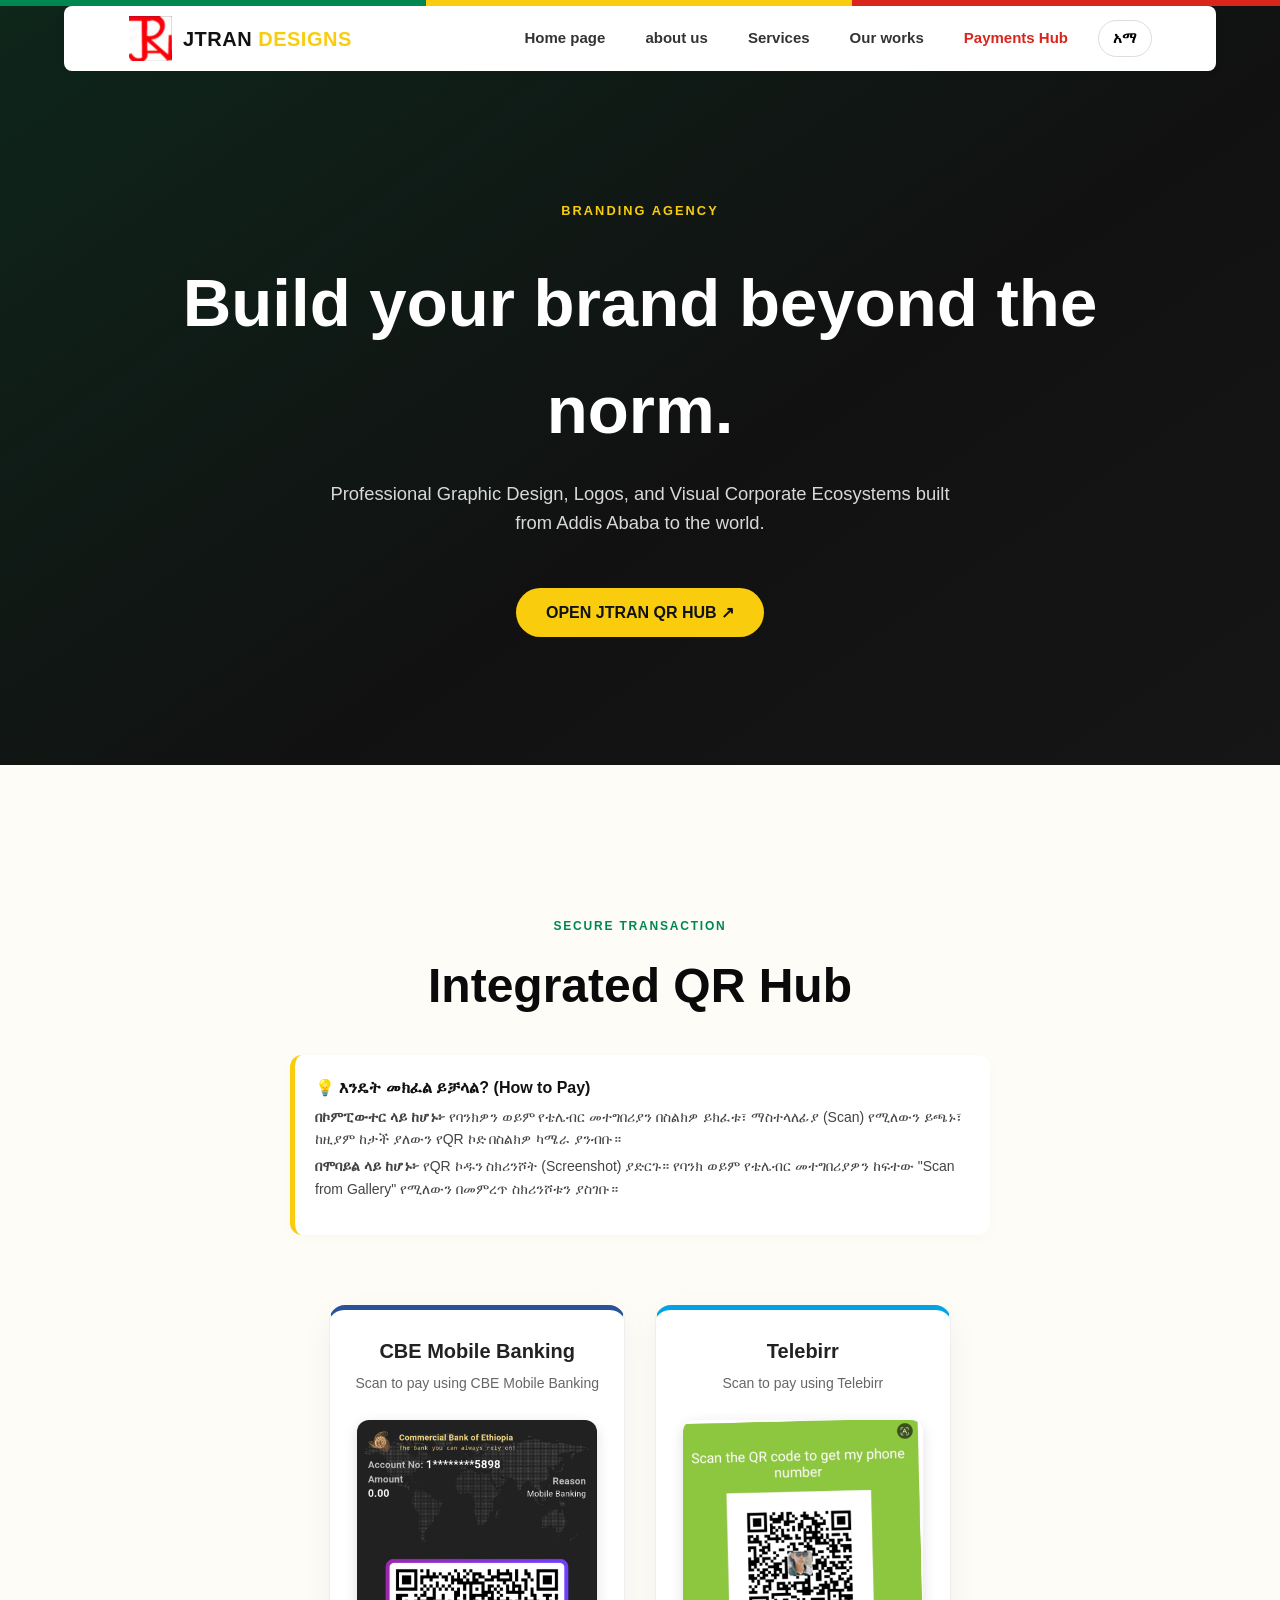
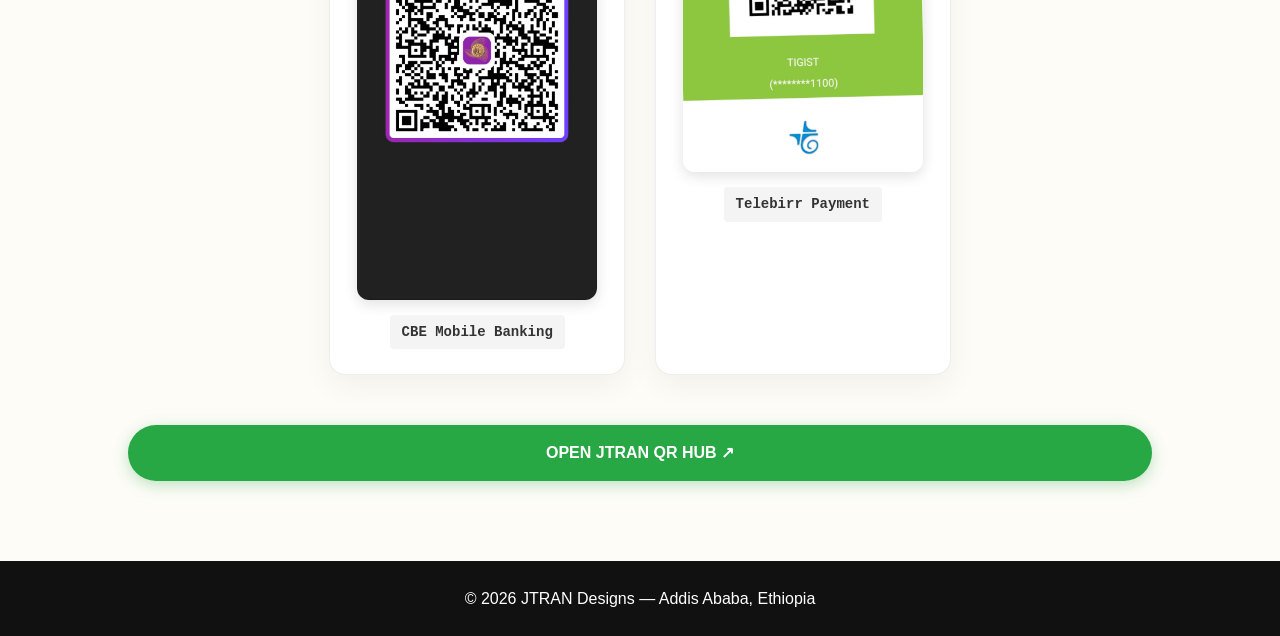
==== commit 436cfff5: "Update index.html" ====
--- a/index.html
+++ b/index.html
@@ -251,3 +251,63 @@
                     <strong>በሞባይል ላይ ከሆኑ፦</strong> የQR ኮዱን ስክሪንሾት (Screenshot) ያድርጉ። የባንክ ወይም የቴሌብር መተግበሪያዎን ከፍተው "Scan from Gallery" የሚለውን በመምረጥ ስክሪንሾቱን ያስገቡ።
                 </p>
             </div>
+        </div>
+
+        <!-- CBE + Telebirr QR Payment Cards -->
+        <div class="qr-display-grid">
+
+            <!-- CBE Mobile Banking -->
+            <div class="qr-card cbe-theme">
+                <h3>CBE Mobile Banking</h3>
+                <p>Scan to pay using CBE Mobile Banking</p>
+
+                <div class="qr-image-container">
+                    <img
+                        src="./images/cbe-qr.png"
+                        alt="CBE Mobile Banking Payment QR Code"
+                    >
+                </div>
+
+                <code>CBE Mobile Banking</code>
+            </div>
+
+            <!-- Telebirr -->
+            <div class="qr-card tele-theme">
+                <h3>Telebirr</h3>
+                <p>Scan to pay using Telebirr</p>
+
+                <div class="qr-image-container">
+                    <img
+                        src="./images/telebirr-qr.png"
+                        alt="Telebirr Payment QR Code"
+                    >
+                </div>
+
+                <code>Telebirr Payment</code>
+            </div>
+
+        </div>
+
+        <!-- Return / QR Hub Link -->
+        <a
+            href="https://taplink.io/id:014988848:a177"
+            target="_blank"
+            rel="noopener noreferrer"
+            class="taplink-redirect-btn"
+            data-en="OPEN JTRAN QR HUB ↗"
+            data-am="የJTRAN QR ማዕከል ይክፈቱ ↗"
+        >
+            OPEN JTRAN QR HUB ↗
+        </a>
+
+    </section>
+
+    <!-- Footer -->
+    <footer>
+        <p style="color:#ffffff; margin:0;">
+            © 2026 JTRAN Designs — Addis Ababa, Ethiopia
+        </p>
+    </footer>
+
+</body>
+</html>
